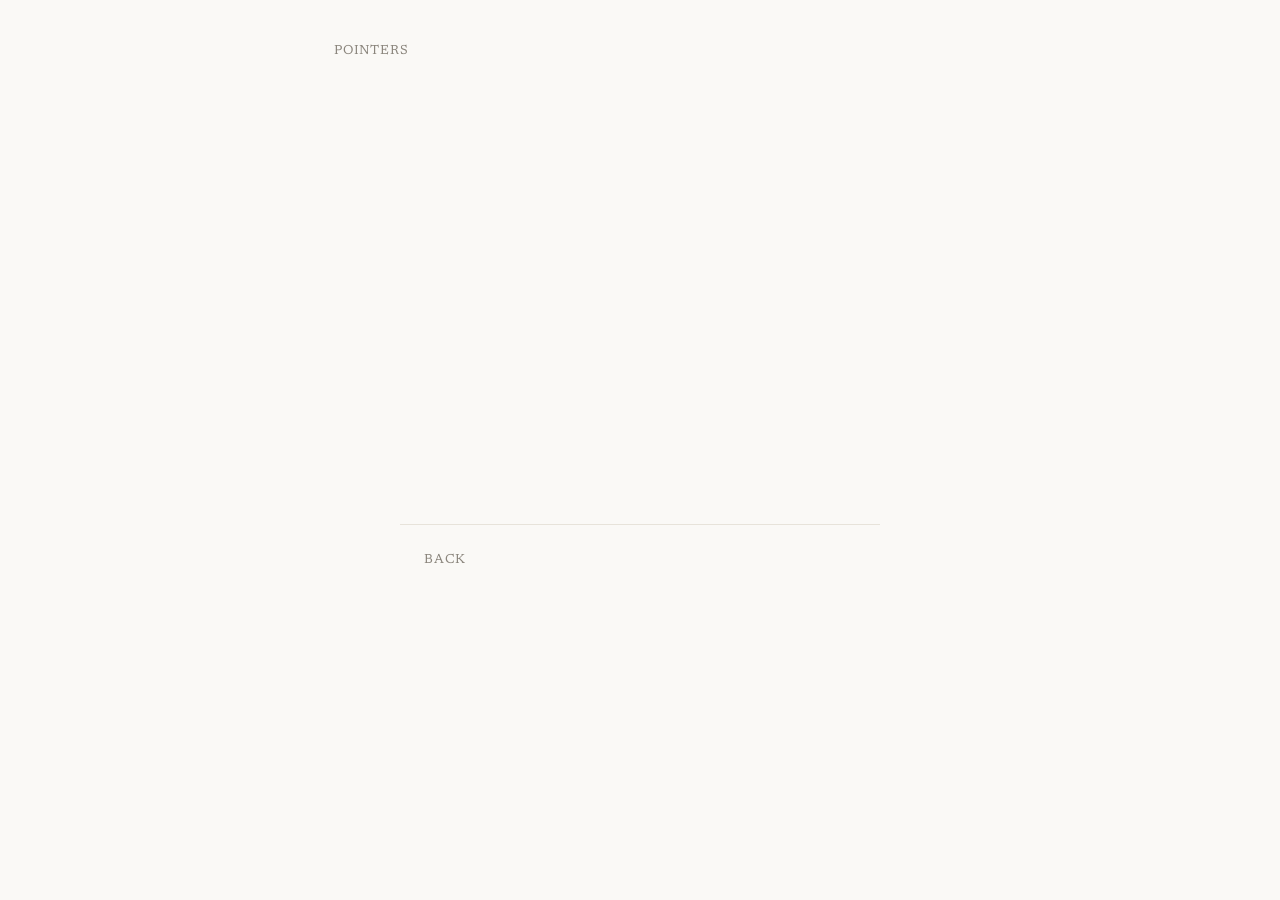
==== pointers/rope-climber/index.html @ 3b9aadab "Untangle files and scaffold the manifest-driven site - Fix the scrambled filenames so each file matc" ====
<!doctype html>
<html lang="en">
<head>
  <meta charset="utf-8" />
  <meta name="viewport" content="width=device-width, initial-scale=1" />
  <title>The Rope Climber — Pointers</title>
  <link rel="preconnect" href="https://fonts.googleapis.com" />
  <link rel="preconnect" href="https://fonts.gstatic.com" crossorigin />
  <link href="https://fonts.googleapis.com/css2?family=Newsreader:ital,opsz,wght@0,6..72,400;0,6..72,500;1,6..72,400&display=swap" rel="stylesheet" />
  <link rel="stylesheet" href="/styles/site.css" />
  <style>
    /* Image-series: clean vertical sequence, generous gaps, no captions
       competing with the art. The reveal is carried by the order. */
    main.series { max-width: 760px; margin: 0 auto; padding: clamp(2rem,8vh,5rem) 1rem 0; }
    main.series figure { margin: 0 0 clamp(2.5rem, 8vh, 6rem); }
    main.series img { display: block; width: 100%; height: auto; }
  </style>
</head>
<body>
  <header class="site-header"><a href="/">Pointers</a></header>
  <main class="series" id="series"></main>
  <footer class="site-footer"><a href="/">Back</a></footer>
  <script>
    /* Panels in reading order. The ordinary climb comes first;
       the knot-man and the empty cliff are never the lead image.
       Drop matching files into ./images/ to light this up. */
    const panels = [
      "images/01-climb.png",
      "images/02-foot.png",
      "images/03-knot-body.png",
      "images/04-eye-knot.png",
      "images/05-empty-cliff.png"
    ];
    const main = document.getElementById("series");
    main.innerHTML = panels
      .map((src) => `<figure><img src="${src}" alt="" loading="lazy" /></figure>`)
      .join("");
  </script>
</body>
</html>
---- styles/site.css ----
/* Pointers — shared design tokens, typography, layout shell.
   Design brief: restraint. The text is the art. Placard, not billboard.
   One typeface, a couple of weights, enormous space, near-monochrome. */

:root {
  --paper: #faf9f6;
  --ink:   #1a1a1a;
  --muted: #8a857c;
  --rule:  #e7e3da;

  --measure: 60ch;       /* reading width cap */
  --serif: "Newsreader", Spectral, "Source Serif 4", Georgia, "Times New Roman", serif;
}

@media (prefers-color-scheme: dark) {
  :root {
    --paper: #0e0e0e;    /* genuinely dark, not grey */
    --ink:   #e8e6e2;
    --muted: #7d7870;
    --rule:  #232323;
  }
}

* { box-sizing: border-box; }

html { -webkit-text-size-adjust: 100%; }

body {
  margin: 0;
  background: var(--paper);
  color: var(--ink);
  font-family: var(--serif);
  font-size: clamp(1.08rem, 1rem + 0.5vw, 1.3rem);
  line-height: 1.75;
  font-weight: 400;
  text-rendering: optimizeLegibility;
  -webkit-font-smoothing: antialiased;
}

/* --- Shell chrome: deliberately quiet --- */

.site-header {
  max-width: var(--measure);
  margin: 0 auto;
  padding: 2rem 1.5rem 0;
}

.site-header a,
.site-footer a {
  color: var(--muted);
  text-decoration: none;
  font-size: 0.82rem;
  letter-spacing: 0.06em;
  text-transform: uppercase;
}

.site-header a:hover,
.site-footer a:hover { color: var(--ink); }

.site-footer {
  max-width: var(--measure);
  margin: 6rem auto 3rem;
  padding: 0 1.5rem;
  border-top: 1px solid var(--rule);
  padding-top: 1.5rem;
  color: var(--muted);
  font-size: 0.82rem;
}

/* --- The content well: where a pointer floats alone --- */

main.pointer {
  max-width: var(--measure);
  margin: 0 auto;
  padding: clamp(3rem, 12vh, 9rem) 1.5rem 0;
}

main.pointer h1 {
  font-weight: 500;
  font-size: 1.5rem;
  line-height: 1.3;
  margin: 0 0 2.5rem;
  letter-spacing: 0.01em;
}

main.pointer p { margin: 0 0 1.5rem; }

main.pointer em { font-style: italic; }

/* An all-caps shouted block (e.g. the gallery) stays as written;
   no special styling needed — the words carry it. */

/* --- The index: the one place a little curation is allowed --- */

main.index {
  max-width: var(--measure);
  margin: 0 auto;
  padding: clamp(4rem, 16vh, 11rem) 1.5rem 0;
}

main.index > h1 {
  font-weight: 500;
  font-size: 1.6rem;
  margin: 0 0 0.4rem;
}

main.index > .lede {
  color: var(--muted);
  margin: 0 0 4rem;
  font-size: 1rem;
}

ul.pointer-list {
  list-style: none;
  margin: 0;
  padding: 0;
}

ul.pointer-list li { margin: 0 0 2rem; }

ul.pointer-list a {
  color: var(--ink);
  text-decoration: none;
  display: inline-block;
}

ul.pointer-list a:hover { text-decoration: underline; text-underline-offset: 4px; }

ul.pointer-list .title { font-size: 1.25rem; }

ul.pointer-list .blurb {
  display: block;
  color: var(--muted);
  font-size: 0.95rem;
  margin-top: 0.15rem;
}

.empty { color: var(--muted); }
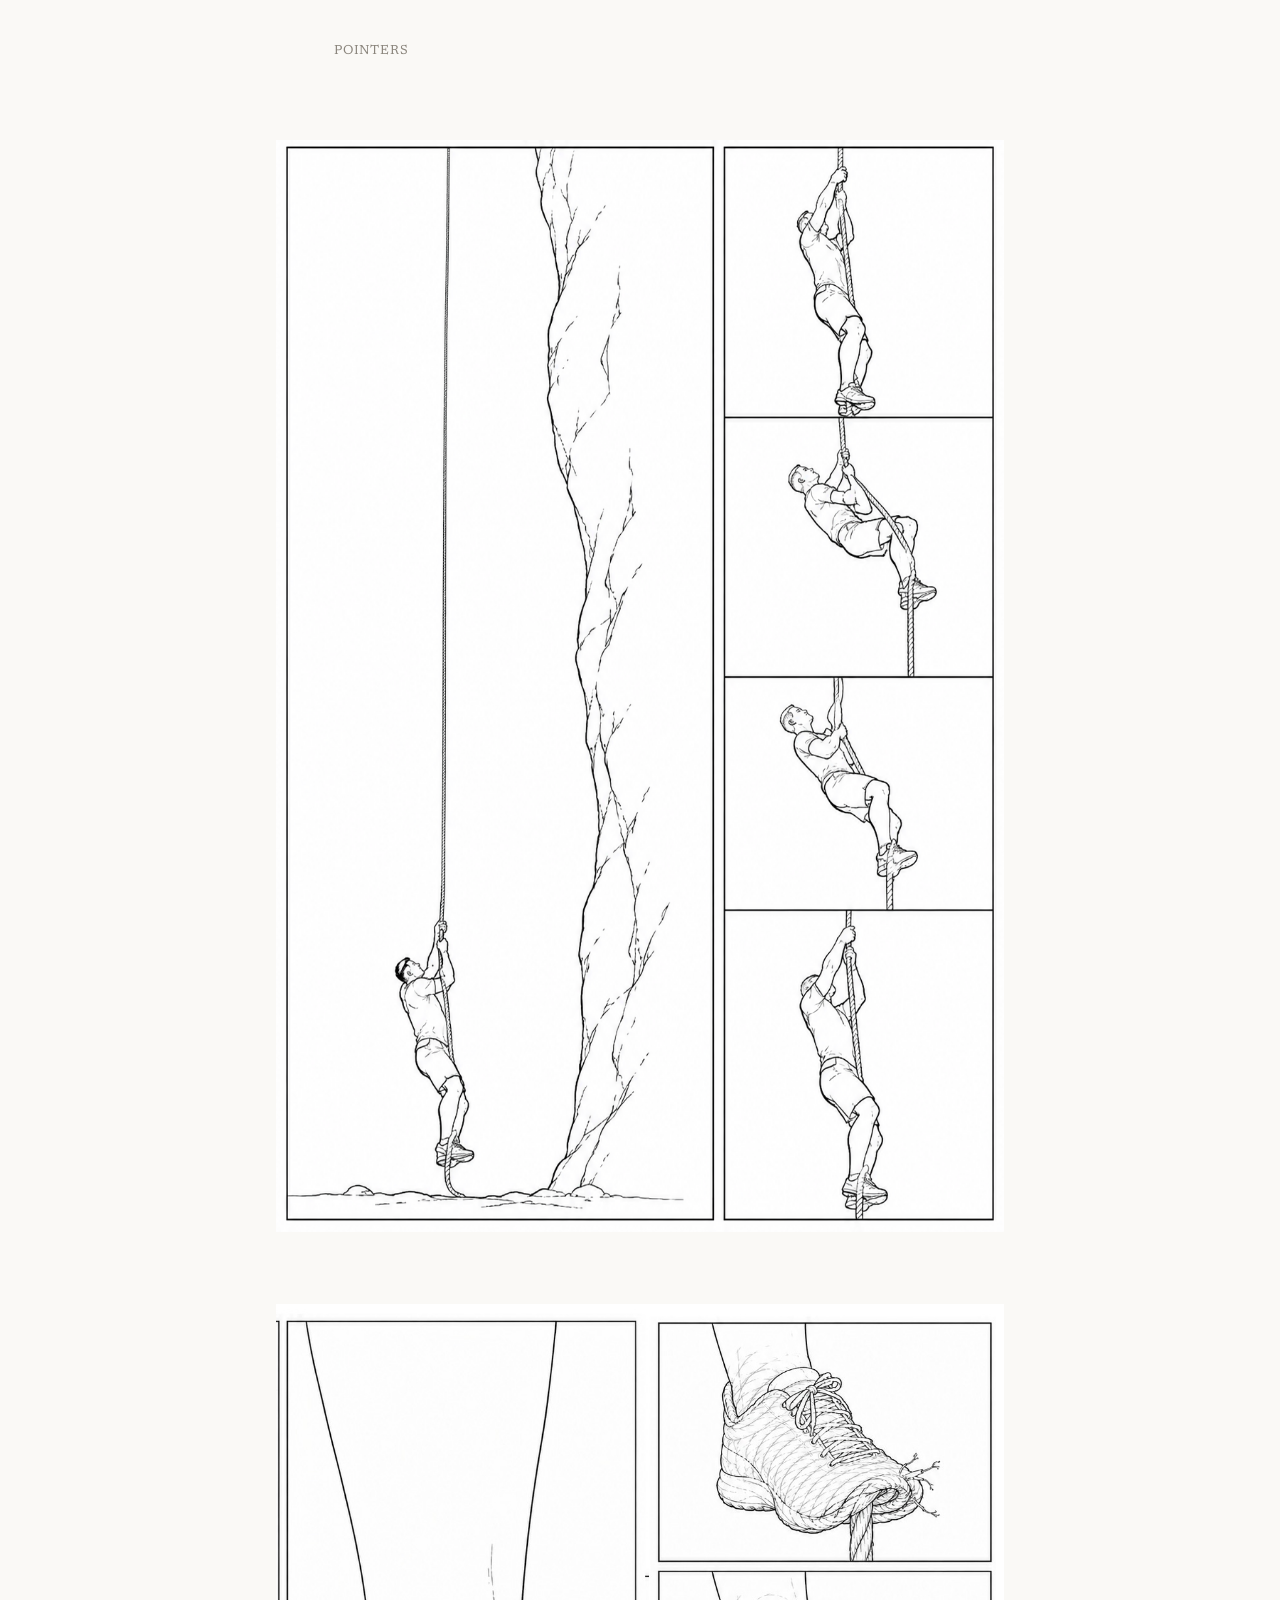
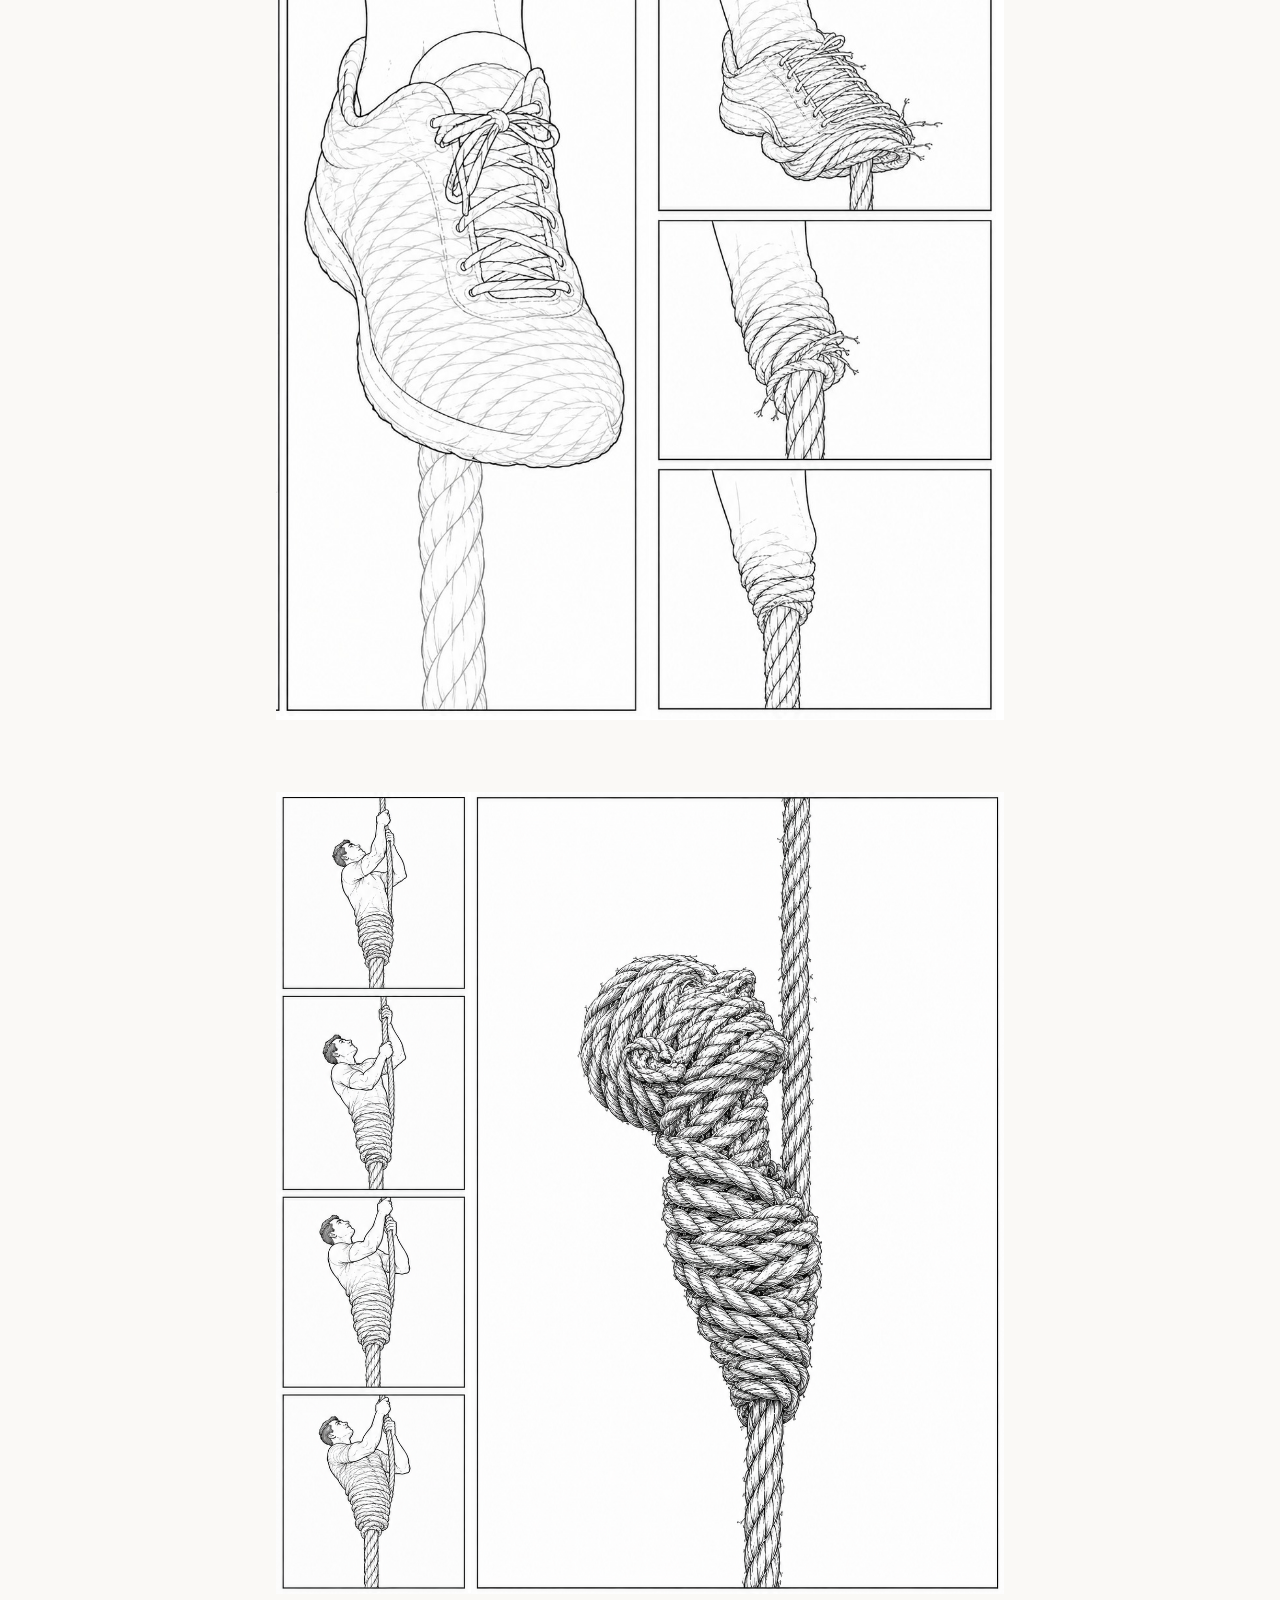
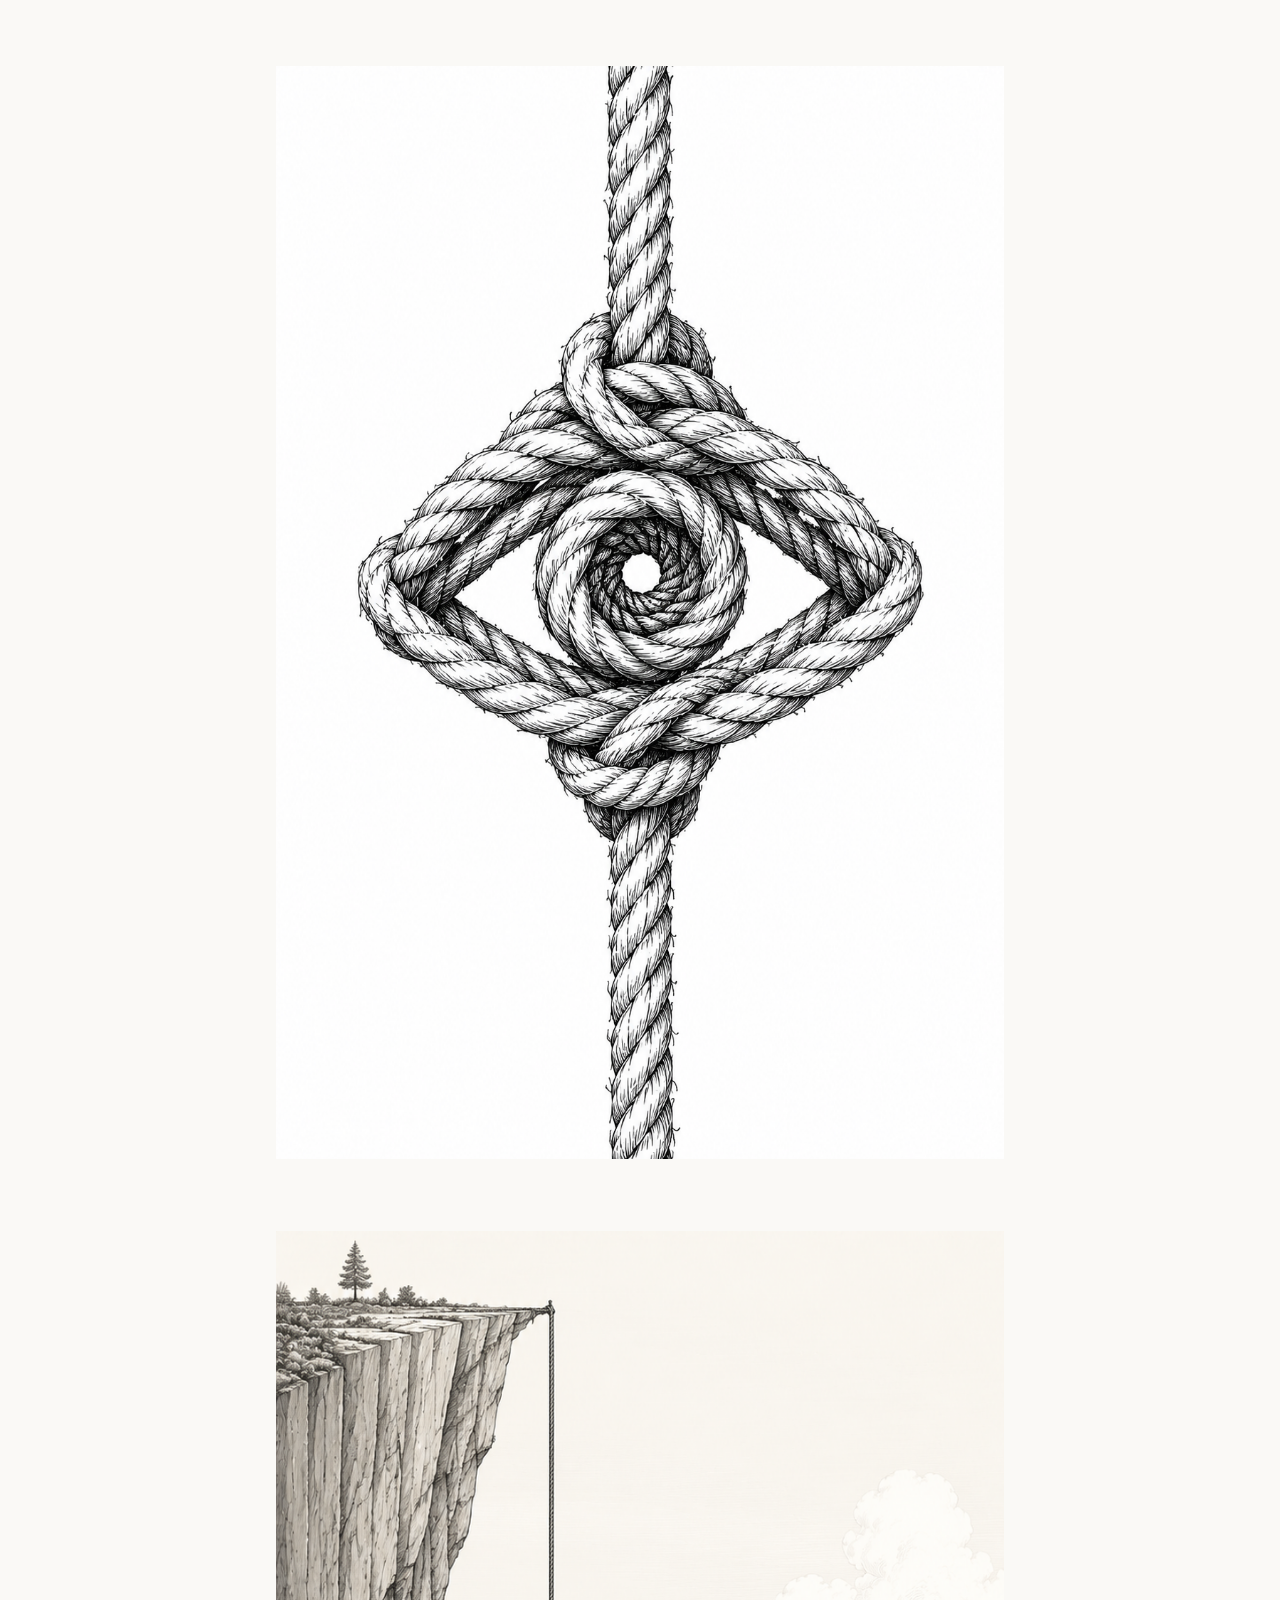
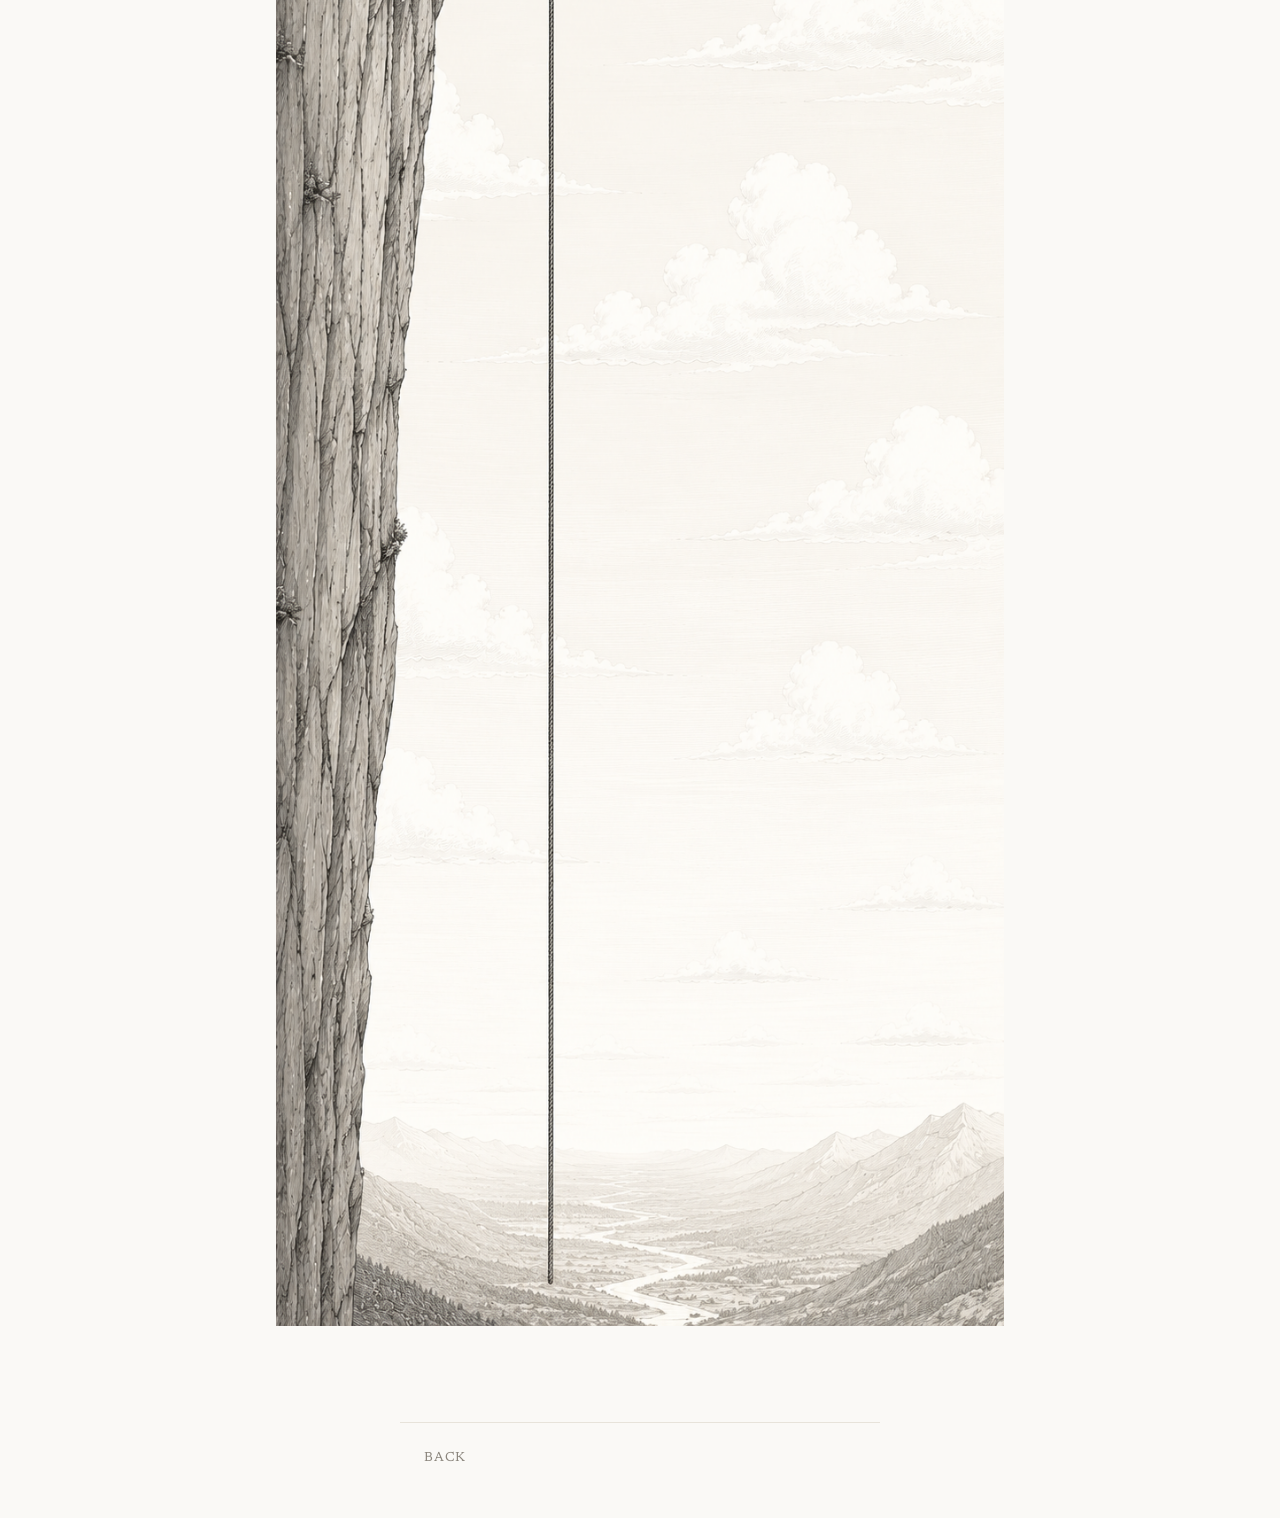
==== commit 6c0ee94e: "Add Rope Climber image series and publish it - Pull the five rope panels in from main, in reading or" ====
--- a/pointers/rope-climber/index.html
+++ b/pointers/rope-climber/index.html
@@ -25,11 +25,11 @@
        the knot-man and the empty cliff are never the lead image.
        Drop matching files into ./images/ to light this up. */
     const panels = [
-      "images/01-climb.png",
-      "images/02-foot.png",
-      "images/03-knot-body.png",
-      "images/04-eye-knot.png",
-      "images/05-empty-cliff.png"
+      "images/01-climb.jpg",
+      "images/02-foot.jpg",
+      "images/03-knot-body.jpg",
+      "images/04-eye-knot.jpg",
+      "images/05-empty-cliff.jpg"
     ];
     const main = document.getElementById("series");
     main.innerHTML = panels
